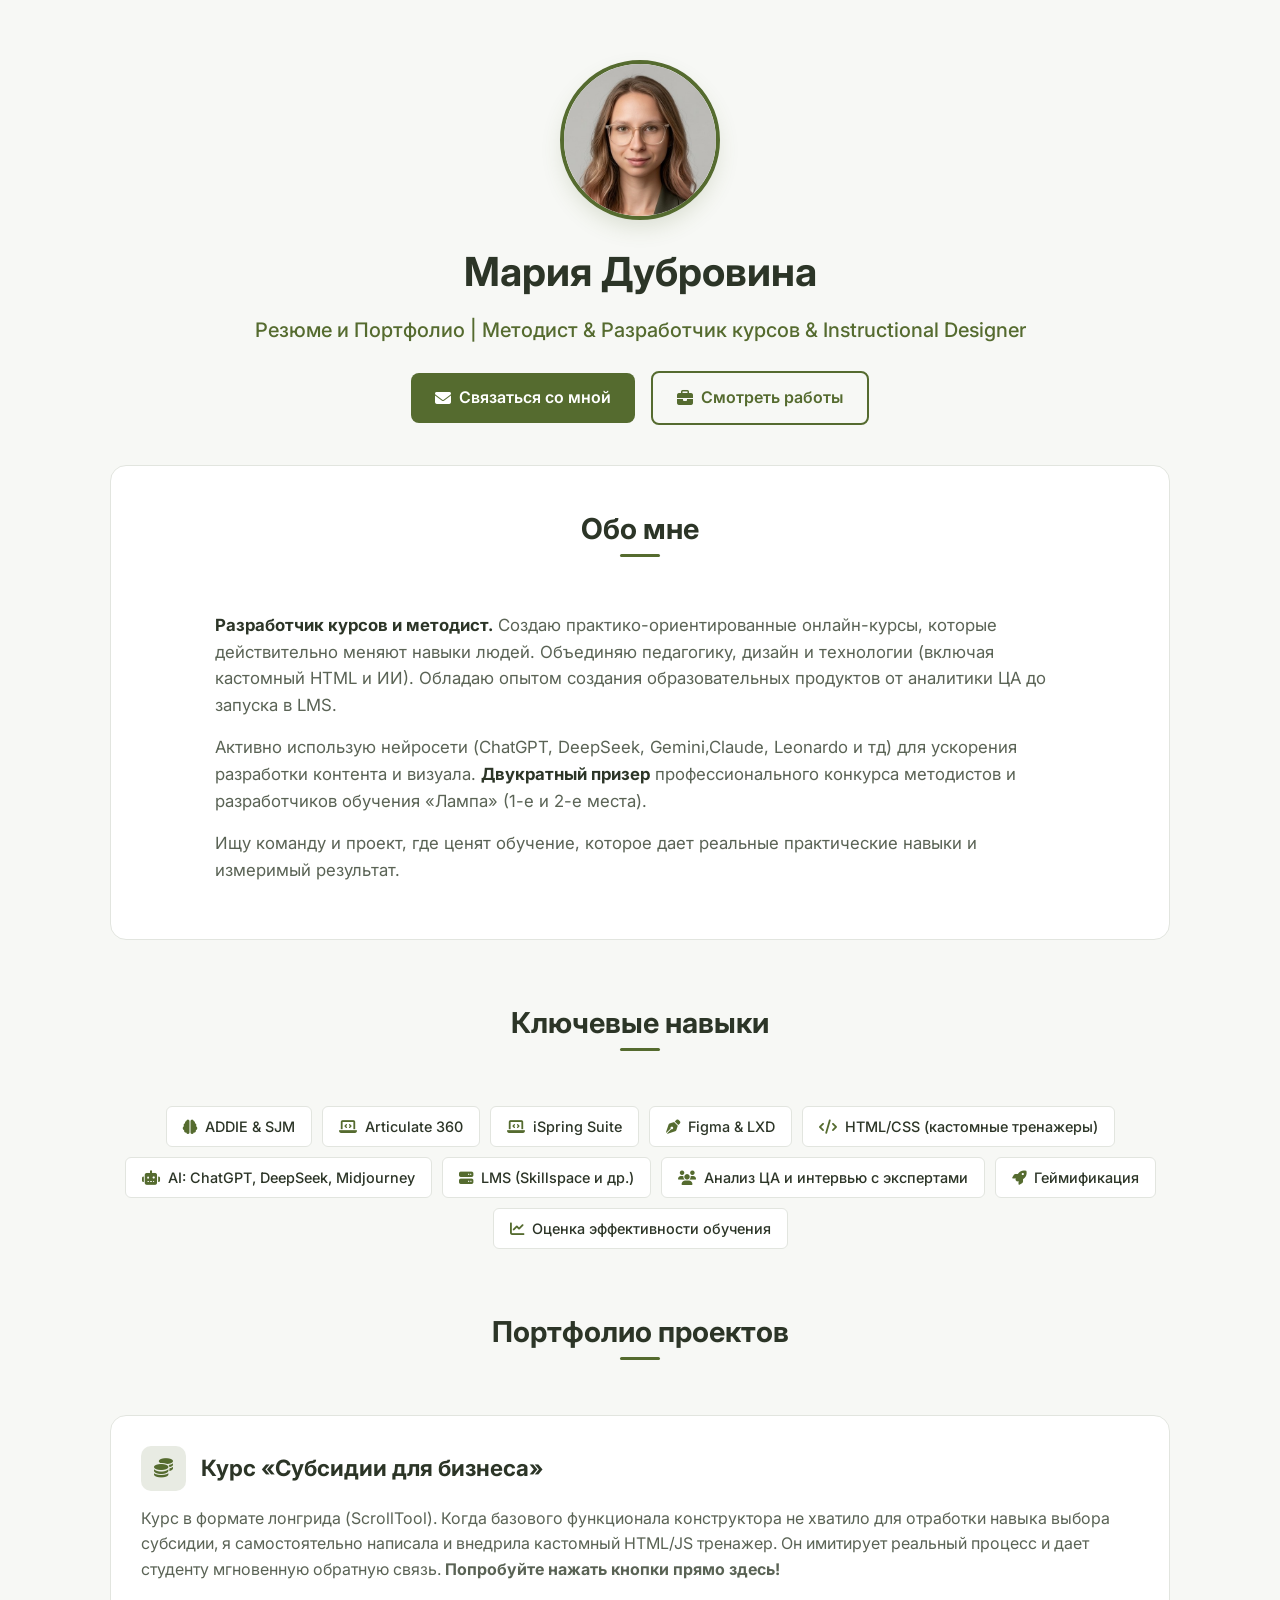
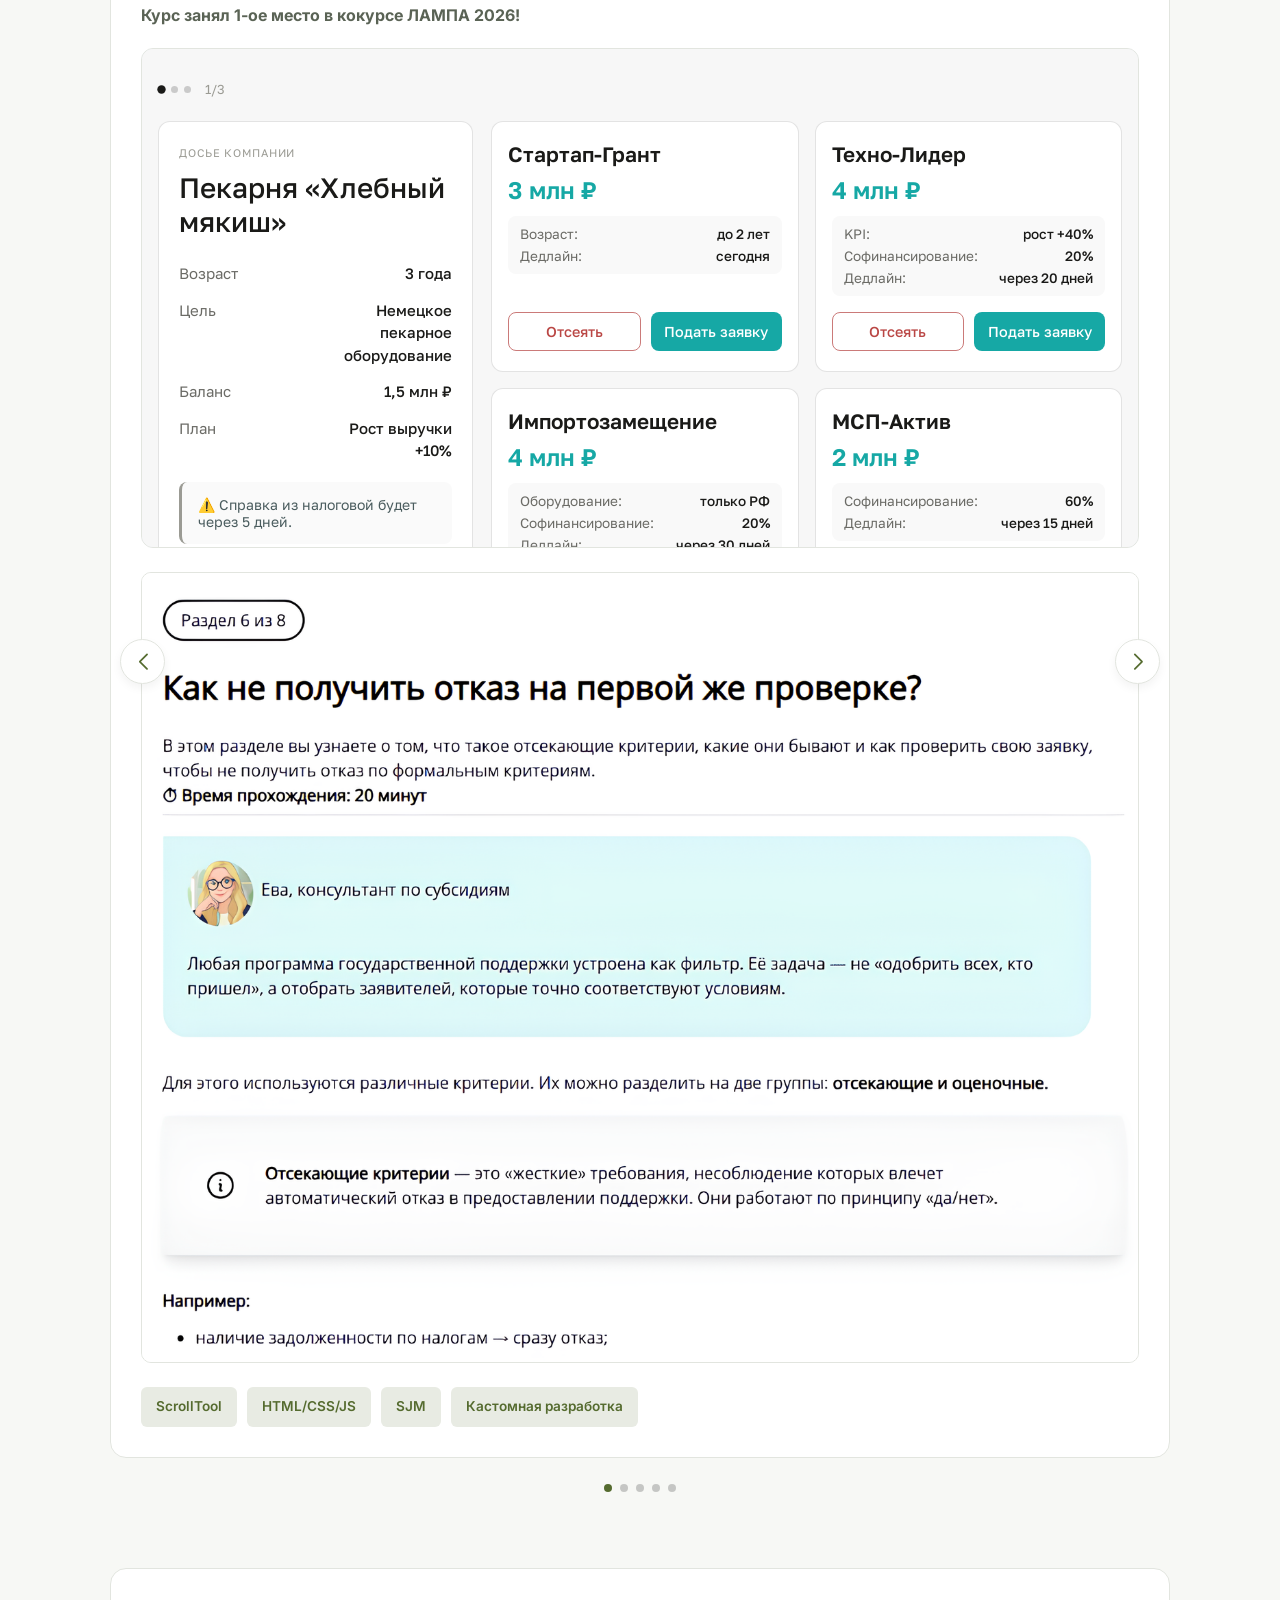
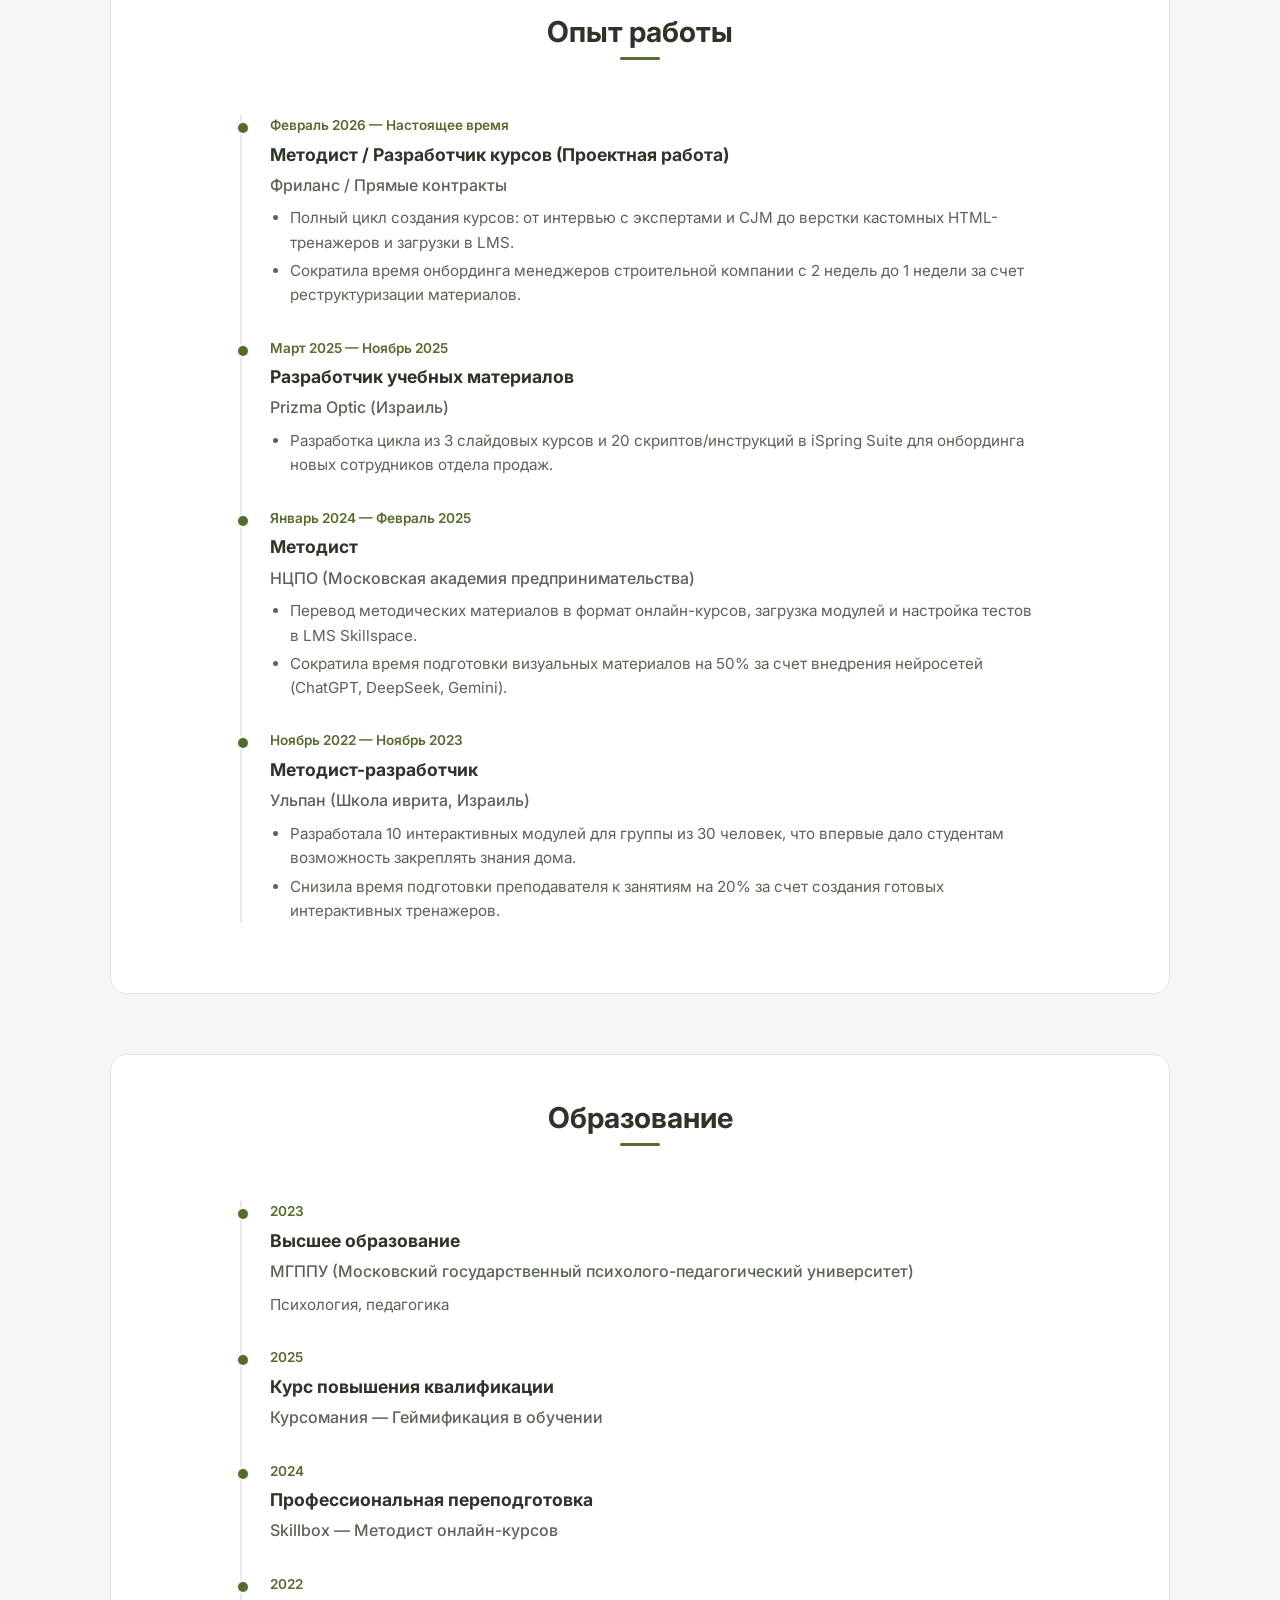
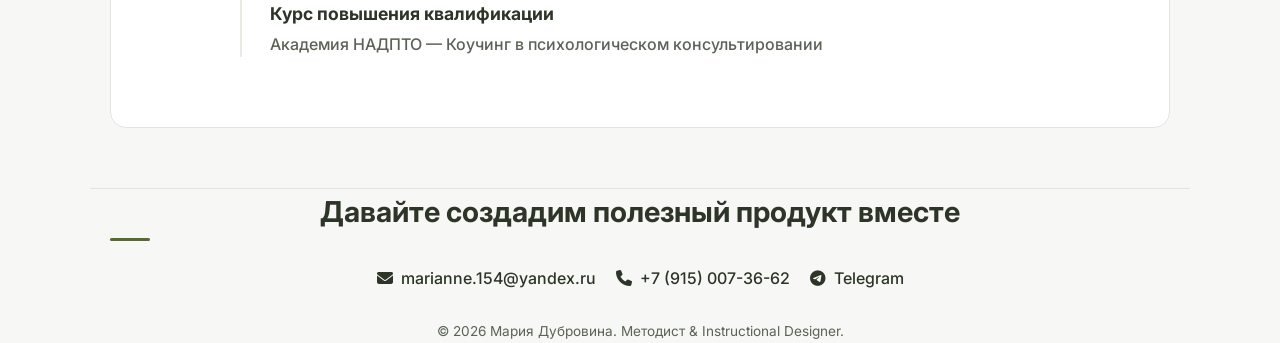
==== index.html @ 54bf6c2a "first commit" ====
<!DOCTYPE html>
<html lang="ru">
<head>
    <meta charset="UTF-8">
    <meta name="viewport" content="width=device-width, initial-scale=1.0">
    <title>Резюме и Портфолио | Мария Дубровина - Методист / Instructional Designer</title>
    <link rel="preconnect" href="https://fonts.googleapis.com">
    <link rel="preconnect" href="https://fonts.gstatic.com" crossorigin>
    <link href="https://fonts.googleapis.com/css2?family=Inter:wght@300;400;500;600;700&display=swap" rel="stylesheet">
    <link rel="stylesheet" href="https://cdnjs.cloudflare.com/ajax/libs/font-awesome/6.4.0/css/all.min.css">
    <link rel="stylesheet" href="https://cdn.jsdelivr.net/npm/swiper@10/swiper-bundle.min.css" />

    <style>
        :root {
            --primary: #556B2F;
            --primary-hover: #435624;
            --primary-light: #E8EBE3;
            --bg: #F7F8F5;
            --card-bg: #FFFFFF;
            --text-main: #2C3527;
            --text-secondary: #5A6355;
            --border: #E2E5DF;
        }

        * { margin: 0; padding: 0; box-sizing: border-box; }
        body { font-family: 'Inter', sans-serif; background-color: var(--bg); color: var(--text-main); line-height: 1.6; }
        .container { max-width: 1100px; margin: 0 auto; padding: 0 20px; }

        /* Hero Section */
        .hero { padding: 60px 0 40px; text-align: center; }
        .photo-container {
            width: 160px; height: 160px; margin: 0 auto 20px;
            border-radius: 50%; overflow: hidden; border: 4px solid var(--primary);
            box-shadow: 0 10px 25px -5px rgba(85, 107, 47, 0.2);
        }
        .photo-container img { width: 100%; height: 100%; object-fit: cover; }
        
        .hero-badge { display: inline-block; background: var(--primary-light); color: var(--primary); padding: 6px 16px; border-radius: 50px; font-size: 0.9rem; font-weight: 600; margin-bottom: 15px; }
        h1 { font-size: 2.5rem; font-weight: 700; margin-bottom: 10px; color: var(--text-main); }
        .hero-subtitle { font-size: 1.25rem; color: var(--primary); font-weight: 500; margin-bottom: 25px; }
        
        .btn { display: inline-flex; align-items: center; gap: 8px; background: var(--primary); color: white; padding: 12px 24px; border-radius: 8px; text-decoration: none; font-weight: 600; transition: all 0.3s ease; border: none; cursor: pointer; font-size: 1rem; }
        .btn:hover { background: var(--primary-hover); transform: translateY(-2px); }
        .btn-outline { background: transparent; border: 2px solid var(--primary); color: var(--primary); margin-left: 12px; }
        .btn-outline:hover { background: var(--primary-light); }

        /* Section Titles */
        .section-title { font-size: 1.8rem; font-weight: 700; margin-bottom: 20px; color: var(--text-main); position: relative; display: inline-block; }
        .section-title::after { content: ''; position: absolute; bottom: -5px; left: 0; width: 40px; height: 3px; background: var(--primary); border-radius: 2px; }
        .section-header { text-align: center; margin-bottom: 40px; }
        .section-header .section-title::after { left: 50%; transform: translateX(-50%); }

        /* About Section */
        .about-section { background: var(--card-bg); padding: 40px; border-radius: 16px; border: 1px solid var(--border); margin-bottom: 60px; }
        .about-content { text-align: left; max-width: 850px; margin: 0 auto; font-size: 1.05rem; color: var(--text-secondary); }
        .about-content p { margin-bottom: 15px; }
        .about-content strong { color: var(--text-main); }

        /* Skills */
        .skills-grid { display: flex; flex-wrap: wrap; justify-content: center; gap: 10px; margin-bottom: 60px; }
        .skill-tag { background: var(--card-bg); border: 1px solid var(--border); padding: 8px 16px; border-radius: 6px; font-size: 0.9rem; font-weight: 500; color: var(--text-main); transition: all 0.2s; }
        .skill-tag:hover { border-color: var(--primary); background: var(--primary-light); }
        .skill-tag i { color: var(--primary); margin-right: 4px; }

        /* Portfolio Carousel */
        .portfolio-section { margin-bottom: 60px; }
        .swiper { width: 100%; padding-bottom: 50px; }
        .swiper-slide {
            background: var(--card-bg); border-radius: 16px; padding: 30px;
            border: 1px solid var(--border); display: flex; flex-direction: column;
            /* Убрали фиксированную высоту, чтобы работало autoHeight */
        }
        .slide-header { display: flex; align-items: center; gap: 15px; margin-bottom: 15px; }
        .slide-icon { width: 45px; height: 45px; background: var(--primary-light); color: var(--primary); border-radius: 10px; display: flex; align-items: center; justify-content: center; font-size: 1.2rem; flex-shrink: 0; }
        .slide-title { font-size: 1.4rem; font-weight: 700; }
        .slide-desc { color: var(--text-secondary); font-size: 1rem; margin-bottom: 20px; text-align: left; }
        
        .media-frame {
            width: 100%; height: 500px; background: #F1F5F9; border-radius: 12px; 
            overflow: hidden; margin-bottom: 24px; border: 1px solid var(--border);
        }
        .media-frame iframe { width: 100%; height: 100%; border: none; }
        
        /* КРУПНЫЕ СКРИНШОТЫ НА ВСЮ ШИРИНУ */
        .screenshots-grid { 
            display: grid; 
            grid-template-columns: 1fr; /* Одна колонка на всю ширину */
            gap: 16px; 
            margin-bottom: 24px; 
        }
        .screenshots-grid img { 
            width: 100%; 
            height: auto; /* Естественная высота, без обрезки */
            border-radius: 10px; 
            border: 1px solid var(--border); 
            transition: all 0.3s; 
            cursor: zoom-in; /* Показывает, что можно кликнуть */
        }
        .screenshots-grid img:hover { 
            transform: scale(1.01); 
            border-color: var(--primary); 
            box-shadow: 0 8px 20px rgba(85, 107, 47, 0.15); 
        }

        /* Плашечки инструментов */
        .tool-badges { display: flex; flex-wrap: wrap; gap: 10px; margin-top: auto; }
        .tool-badge {
            font-size: 0.85rem;
            background: var(--primary-light);
            color: var(--primary);
            padding: 8px 14px;
            border-radius: 6px;
            font-weight: 600;
            border: 1px solid transparent;
            transition: all 0.2s;
        }
        .tool-badge:hover { border-color: var(--primary); }

        .swiper-button-next, .swiper-button-prev { color: var(--primary); background: white; width: 45px; height: 45px; border-radius: 50%; box-shadow: 0 4px 10px rgba(0,0,0,0.05); border: 1px solid var(--border); }
        .swiper-button-next::after, .swiper-button-prev::after { font-size: 16px; font-weight: bold; }
        .swiper-pagination-bullet-active { background: var(--primary); }

        /* Experience & Education Timeline */
        .resume-section { background: var(--card-bg); padding: 40px; border-radius: 16px; border: 1px solid var(--border); margin-bottom: 60px; }
        .timeline { max-width: 800px; margin: 0 auto; position: relative; padding-left: 30px; }
        .timeline::before { content: ''; position: absolute; left: 0; top: 0; bottom: 0; width: 2px; background: var(--primary-light); }
        .timeline-item { position: relative; margin-bottom: 30px; }
        .timeline-item::before { content: ''; position: absolute; left: -34px; top: 6px; width: 10px; height: 10px; border-radius: 50%; background: var(--primary); border: 2px solid var(--bg); }
        .timeline-date { font-size: 0.85rem; color: var(--primary); font-weight: 600; margin-bottom: 4px; }
        .timeline-role { font-size: 1.1rem; font-weight: 700; margin-bottom: 4px; }
        .timeline-company { color: var(--text-secondary); font-weight: 500; margin-bottom: 8px; }
        .timeline-desc { font-size: 0.95rem; color: var(--text-secondary); }
        .timeline-desc ul { padding-left: 20px; margin-top: 5px; }
        .timeline-desc li { margin-bottom: 4px; }

        /* Footer */
        footer { text-align: center; padding: 40px 0; border-top: 1px solid var(--border); }
        .contact-links { display: flex; justify-content: center; gap: 20px; margin-top: 20px; flex-wrap: wrap; }
        .contact-item { display: flex; align-items: center; gap: 8px; color: var(--text-main); text-decoration: none; font-weight: 500; transition: color 0.2s; }
        .contact-item:hover { color: var(--primary); }

        /* МОДАЛЬНОЕ ОКНО ДЛЯ СКРИНШОТОВ (Lightbox) */
        .modal {
            display: none;
            position: fixed;
            z-index: 9999;
            left: 0;
            top: 0;
            width: 100%;
            height: 100%;
            background-color: rgba(0, 0, 0, 0.92);
            justify-content: center;
            align-items: center;
            opacity: 0;
            transition: opacity 0.3s ease;
        }
        .modal.show {
            display: flex;
            opacity: 1;
        }
        .modal-content {
            max-width: 90%;
            max-height: 90vh;
            border-radius: 8px;
            box-shadow: 0 0 30px rgba(255,255,255,0.1);
            object-fit: contain;
        }
        .close-modal {
            position: absolute;
            top: 20px;
            right: 30px;
            color: white;
            font-size: 40px;
            font-weight: bold;
            cursor: pointer;
            transition: color 0.3s;
            z-index: 10000;
        }
        .close-modal:hover { color: var(--primary-light); }

        /* Responsive */
        @media (max-width: 768px) {
            h1 { font-size: 2rem; }
            .btn { width: 100%; justify-content: center; margin: 8px 0 0 0; }
            .btn-outline { margin-left: 0; }
            .media-frame { height: 300px; }
            .about-section, .resume-section { padding: 20px; }
            .modal-content { max-width: 95%; }
        }
    </style>
</head>
<body>

    <!-- Hero Section -->
    <header class="hero container">
        <div class="photo-container">
            <img src="photo.jpg" alt="Фото Марии Дубровиной">
        </div>
        <h1>Мария Дубровина</h1>
        <h2 class="hero-subtitle">Резюме и Портфолио | Методист & Разработчик курсов & Instructional Designer</h2>
        <div>
            <a href="#contacts" class="btn"><i class="fas fa-envelope"></i> Связаться со мной</a>
            <a href="#portfolio" class="btn btn-outline"><i class="fas fa-briefcase"></i> Смотреть работы</a>
        </div>
    </header>

    <!-- About Section -->
    <section class="container">
        <div class="about-section">
            <div class="section-header">
                <h2 class="section-title">Обо мне</h2>
            </div>
            <div class="about-content">
                <p> <strong>Разработчик курсов и методист.</strong> Создаю практико-ориентированные онлайн-курсы, которые действительно меняют навыки людей. Объединяю педагогику, дизайн и технологии (включая кастомный HTML и ИИ). Обладаю опытом создания образовательных продуктов от аналитики ЦА до запуска в LMS.</p>
                <p>Активно использую нейросети (ChatGPT, DeepSeek, Gemini,Claude, Leonardo и тд) для ускорения разработки контента и визуала. <strong>Двукратный призер</strong> профессионального конкурса методистов и разработчиков обучения «Лампа» (1-е и 2-е места).</p>
                <p>Ищу команду и проект, где ценят обучение, которое дает реальные практические навыки и измеримый результат.</p>
            </div>
        </div>
    </section>

    <!-- Skills -->
    <section class="container">
        <div class="section-header">
            <h2 class="section-title">Ключевые навыки</h2>
        </div>
        <div class="skills-grid">
            <div class="skill-tag"><i class="fas fa-brain"></i> ADDIE & SJM</div>
            <div class="skill-tag"><i class="fas fa-laptop-code"></i> Articulate 360</div>
            <div class="skill-tag"><i class="fas fa-laptop-code"></i> iSpring Suite</div>
            <div class="skill-tag"><i class="fas fa-pen-nib"></i> Figma & LXD</div>
            <div class="skill-tag"><i class="fas fa-code"></i> HTML/CSS (кастомные тренажеры)</div>
            <div class="skill-tag"><i class="fas fa-robot"></i> AI: ChatGPT, DeepSeek, Midjourney</div>
            <div class="skill-tag"><i class="fas fa-server"></i> LMS (Skillspace и др.)</div>
            <div class="skill-tag"><i class="fas fa-users"></i> Анализ ЦА и интервью с экспертами</div>
            <div class="skill-tag"><i class="fas fa-rocket"></i> Геймификация</div>
            <div class="skill-tag"><i class="fas fa-chart-line"></i> Оценка эффективности обучения</div>
        </div>
    </section>

    <!-- Portfolio Carousel -->
    <section id="portfolio" class="container portfolio-section">
        <div class="section-header">
            <h2 class="section-title">Портфолио проектов</h2>
        </div>
        
        <div class="swiper mySwiper">
            <div class="swiper-wrapper">
                
                <!-- Slide 1: Субсидии -->
                <div class="swiper-slide">
                    <div class="slide-header">
                        <div class="slide-icon"><i class="fas fa-coins"></i></div>
                        <h3 class="slide-title">Курс «Субсидии для бизнеса»</h3>
                    </div>
                    <p class="slide-desc">
                        Курс в формате лонгрида (ScrollTool). Когда базового функционала конструктора не хватило для отработки навыка выбора субсидии, я самостоятельно написала и внедрила кастомный HTML/JS тренажер. Он имитирует реальный процесс и дает студенту мгновенную обратную связь. <strong>Попробуйте нажать кнопки прямо здесь!</strong>
                    </p>
                    <p class="slide-desc">
                    <strong>Курс занял 1-ое место в кокурсе ЛАМПА 2026!</strong>
                    </p>
                    <div class="media-frame">
                        <iframe src="simulator.html" title="Тренажер Субсидии"></iframe>
                    </div>
                    <div class="screenshots-grid">
                        <img src="images/screen5.png" alt="Скриншот курса Субсидии">
                    </div>
                    <div class="tool-badges">
                        <span class="tool-badge">ScrollTool</span>
                        <span class="tool-badge">HTML/CSS/JS</span>
                        <span class="tool-badge">SJM</span>
                        <span class="tool-badge">Кастомная разработка</span>
                    </div>
                </div>

                <!-- Slide 2: Японский язык -->
                <div class="swiper-slide">
                    <div class="slide-header">
                        <div class="slide-icon"><i class="fas fa-language"></i></div>
                        <h3 class="slide-title">Курс «Японский язык»</h3>
                    </div>
                    <p class="slide-desc">
                        Слайдовый курс(iSpring) с сюжетом и геймификацией. Персонажи и фоны созданы с помощью нейросетей. Внедрены триггерные анимации и нелинейные переходы для имитации живого общения.
                    </p>
                    <div class="media-frame">
                        <iframe src="ispring-course/index.html" title="Курс Японский язык"></iframe>
                    </div>
                    <div class="tool-badges">
                        <span class="tool-badge">iSpring Suite</span>
                        <span class="tool-badge">PowerPoint</span>
                        <span class="tool-badge">AI (Midjourney)</span>
                        <span class="tool-badge">Геймификация</span>
                    </div>
                </div>

                <!-- Slide 3: Критическое мышление -->
                <div class="swiper-slide">
                    <div class="slide-header">
                        <div class="slide-icon"><i class="fas fa-puzzle-piece"></i></div>
                        <h3 class="slide-title">Курс «Критическое мышление»</h3>
                    </div>
                    <p class="slide-desc">
                        Интерактивный слайдовый курс с геймификацией. Реализовала сложные ветвления с использованием переменных и триггеров, что позволяет предоставить учащемуся максимально персонализированную обратную связь.
                    </p>
                    <div class="media-frame">
                        <iframe src="https://marysnape.github.io/desktop-tutorial/" title="Articulate Course"></iframe>
                    </div>
                    <div class="tool-badges">
                        <span class="tool-badge">Articulate Storyline</span>
                        <span class="tool-badge">Геймификация</span>
                        <span class="tool-badge">Переменные и триггеры</span>
                        <span class="tool-badge">Ветвления</span>
                    </div>
                </div>

                <!-- Slide 4: Оценка 360 -->
                <div class="swiper-slide">
                    <div class="slide-header">
                        <div class="slide-icon"><i class="fas fa-clipboard-check"></i></div>
                        <h3 class="slide-title">Оценка 360: Методология и материалы</h3>
                    </div>
                    <p class="slide-desc">
                        Комплексный лонгрид и пакет методических материалов для HR и руководителей. Разработала структуру курса, а также создала практические инструменты: шаблоны анкет, чек-листы готовности и дерево принятия решений для оценки целесообразности проведения оценки 360. 
                    </p>
                    <p class="slide-desc">
                    <strong>Курс занял 2-ое место в кокурсе ЛАМПА 2025!</strong>
                    </p>
                    <div class="screenshots-grid">
                        <img src="images/screen1.jpg" alt="Скриншот 1">
                        <img src="images/screen4.png" alt="Скриншот 2">
                        <img src="images/screen3.jpg" alt="Скриншот 3">
                        <img src="images/screen2.jpg" alt="Скриншот 4">
                    </div>
                    <div class="tool-badges">
                        <span class="tool-badge">ScrollTool</span>
                        <span class="tool-badge">Методология</span>
                        <span class="tool-badge">Figma</span>
                        <span class="tool-badge">HR-инструменты</span>
                    </div>
                </div>

                <!-- Slide 5: Иврит -->
                <div class="swiper-slide">
                    <div class="slide-header">
                        <div class="slide-icon"><i class="fas fa-headphones"></i></div>
                        <h3 class="slide-title">Тренажеры по Ивриту</h3>
                    </div>
                    <p class="slide-desc">
                        Серия интерактивных заданий для языковой школы (Ульпан). Фокус на преодолении языкового барьера и развитии навыков аудирования. Использовала AI-синтез речи для создания естественных аудиоупражнений и настроила задания с ручным вводом для тренировки орфографии с мгновенной автоматической проверкой.
                    </p>
                    <div class="screenshots-grid">
                        <img src="images/screen6.png" alt="Скриншот тренажера Иврит">
                    </div>
                    <div class="tool-badges">
                        <span class="tool-badge">AI-синтез речи</span>
                        <span class="tool-badge">Интерактив</span>
                        <span class="tool-badge">Методические материалы</span>
                    </div>
                </div>

            </div>
            <div class="swiper-button-next"></div>
            <div class="swiper-button-prev"></div>
            <div class="swiper-pagination"></div>
        </div>
    </section>

    <!-- Experience Section -->
    <section class="container">
        <div class="resume-section">
            <div class="section-header">
                <h2 class="section-title">Опыт работы</h2>
            </div>
            <div class="timeline">
                <div class="timeline-item">
                    <div class="timeline-date">Февраль 2026 — Настоящее время</div>
                    <div class="timeline-role">Методист / Разработчик курсов (Проектная работа)</div>
                    <div class="timeline-company">Фриланс / Прямые контракты</div>
                    <div class="timeline-desc">
                        <ul>
                            <li>Полный цикл создания курсов: от интервью с экспертами и CJM до верстки кастомных HTML-тренажеров и загрузки в LMS.</li>
                            <li>Сократила время онбординга менеджеров строительной компании с 2 недель до 1 недели за счет реструктуризации материалов.</li>
                        </ul>
                    </div>
                </div>

                <div class="timeline-item">
                    <div class="timeline-date">Март 2025 — Ноябрь 2025</div>
                    <div class="timeline-role">Разработчик учебных материалов</div>
                    <div class="timeline-company">Prizma Optic (Израиль)</div>
                    <div class="timeline-desc">
                        <ul>
                            <li>Разработка цикла из 3 слайдовых курсов и 20 скриптов/инструкций в iSpring Suite для онбординга новых сотрудников отдела продаж.</li>
                        </ul>
                    </div>
                </div>

                <div class="timeline-item">
                    <div class="timeline-date">Январь 2024 — Февраль 2025</div>
                    <div class="timeline-role">Методист</div>
                    <div class="timeline-company">НЦПО (Московская академия предпринимательства)</div>
                    <div class="timeline-desc">
                        <ul>
                            <li>Перевод методических материалов в формат онлайн-курсов, загрузка модулей и настройка тестов в LMS Skillspace.</li>
                            <li>Сократила время подготовки визуальных материалов на 50% за счет внедрения нейросетей (ChatGPT, DeepSeek, Gemini).</li>
                        </ul>
                    </div>
                </div>

                
                <div class="timeline-item">
                    <div class="timeline-date">Ноябрь 2022 — Ноябрь 2023</div>
                    <div class="timeline-role">Методист-разработчик</div>
                    <div class="timeline-company">Ульпан (Школа иврита, Израиль)</div>
                    <div class="timeline-desc">
                        <ul>
                            <li>Разработала 10 интерактивных модулей для группы из 30 человек, что впервые дало студентам возможность закреплять знания дома.</li>
                            <li>Снизила время подготовки преподавателя к занятиям на 20% за счет создания готовых интерактивных тренажеров.</li>
                        </ul>
                    </div>
                </div>
            </div>
        </div>
    </section>

    <!-- Education Section -->
    <section class="container" style="margin-bottom: 60px;">
        <div class="resume-section">
            <div class="section-header">
                <h2 class="section-title">Образование</h2>
            </div>
            <div class="timeline">
                <div class="timeline-item">
                    <div class="timeline-date">2023</div>
                    <div class="timeline-role">Высшее образование</div>
                    <div class="timeline-company">МГППУ (Московский государственный психолого-педагогический университет)</div>
                    <div class="timeline-desc">Психология, педагогика</div>
                </div>
                <div class="timeline-item">
                    <div class="timeline-date">2025</div>
                    <div class="timeline-role">Курс повышения квалификации</div>
                    <div class="timeline-company">Курсомания — Геймификация в обучении</div>
                </div>
                <div class="timeline-item">
                    <div class="timeline-date">2024</div>
                    <div class="timeline-role">Профессиональная переподготовка</div>
                    <div class="timeline-company">Skillbox — Методист онлайн-курсов</div>
                </div>
                <div class="timeline-item">
                    <div class="timeline-date">2022</div>
                    <div class="timeline-role">Курс повышения квалификации</div>
                    <div class="timeline-company">Академия НАДПТО — Коучинг в психологическом консультировании</div>
                </div>
            </div>
        </div>
    </section>

    <!-- Footer / Contacts -->
    <footer id="contacts" class="container">
        <h2 class="section-title" style="display: block; text-align: center;">Давайте создадим полезный продукт вместе</h2>
         <p style="margin-top: 30px; color: var(--text-secondary); font-size: 0.85rem;"></p>
        <div class="contact-links">
            <a href="mailto:marianne.154@yandex.ru" class="contact-item"><i class="fas fa-envelope"></i> marianne.154@yandex.ru</a>
            <a href="tel:+79150073662" class="contact-item"><i class="fas fa-phone"></i> +7 (915) 007-36-62</a>
            <a href="https://t.me/MariiaSnape" target="_blank" class="contact-item"><i class="fab fa-telegram"></i> Telegram</a>
        </div>
        <p style="margin-top: 30px; color: var(--text-secondary); font-size: 0.85rem;">© 2026 Мария Дубровина. Методист & Instructional Designer.</p>
    </footer>

    <!-- Модальное окно для увеличения скриншотов -->
    <div id="imageModal" class="modal">
        <span class="close-modal">&times;</span>
        <img class="modal-content" id="modalImage">
    </div>

    <script src="https://cdn.jsdelivr.net/npm/swiper@10/swiper-bundle.min.js"></script>
    <script>
        // Инициализация Swiper с autoHeight для адаптации под контент
        var swiper = new Swiper(".mySwiper", {
            slidesPerView: 1,
            spaceBetween: 30,
            loop: true,
            autoHeight: true, // <-- Ключевое свойство: высота подстраивается под контент
            pagination: { el: ".swiper-pagination", clickable: true },
            navigation: { nextEl: ".swiper-button-next", prevEl: ".swiper-button-prev" },
        });

        // Логика модального окна (Lightbox)
        const modal = document.getElementById('imageModal');
        const modalImg = document.getElementById('modalImage');
        const closeBtn = document.querySelector('.close-modal');

        // Добавляем обработчик клика на все скриншоты
        document.querySelectorAll('.screenshots-grid img').forEach(img => {
            img.addEventListener('click', function() {
                modal.classList.add('show');
                modalImg.src = this.src;
                modalImg.alt = this.alt;
                document.body.style.overflow = 'hidden'; // Блокируем прокрутку страницы
            });
        });

        // Закрытие по крестику
        closeBtn.addEventListener('click', () => {
            modal.classList.remove('show');
            document.body.style.overflow = ''; // Возвращаем прокрутку
        });

        // Закрытие по клику на темный фон
        modal.addEventListener('click', (e) => {
            if (e.target === modal) {
                modal.classList.remove('show');
                document.body.style.overflow = '';
            }
        });

        // Закрытие по клавише Esc
        document.addEventListener('keydown', (e) => {
            if (e.key === 'Escape' && modal.classList.contains('show')) {
                modal.classList.remove('show');
                document.body.style.overflow = '';
            }
        });
    </script>
</body>
</html>
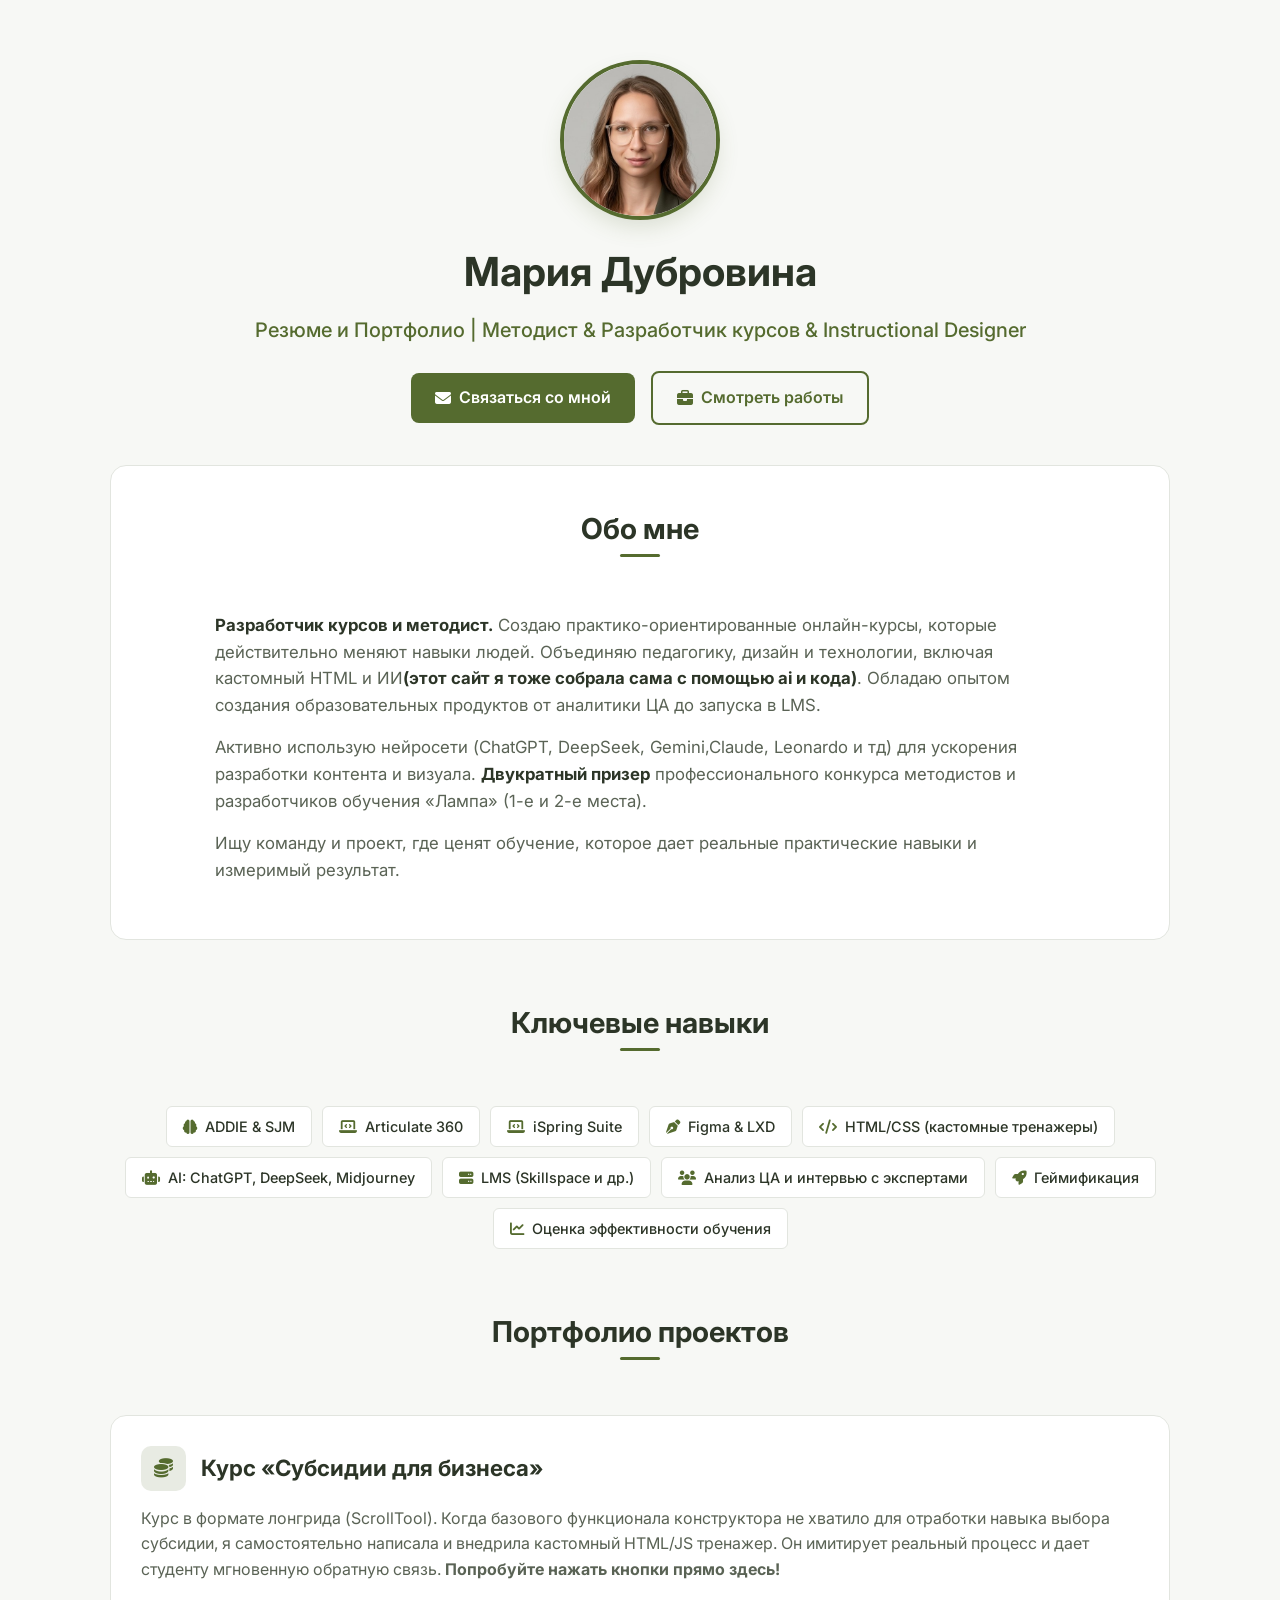
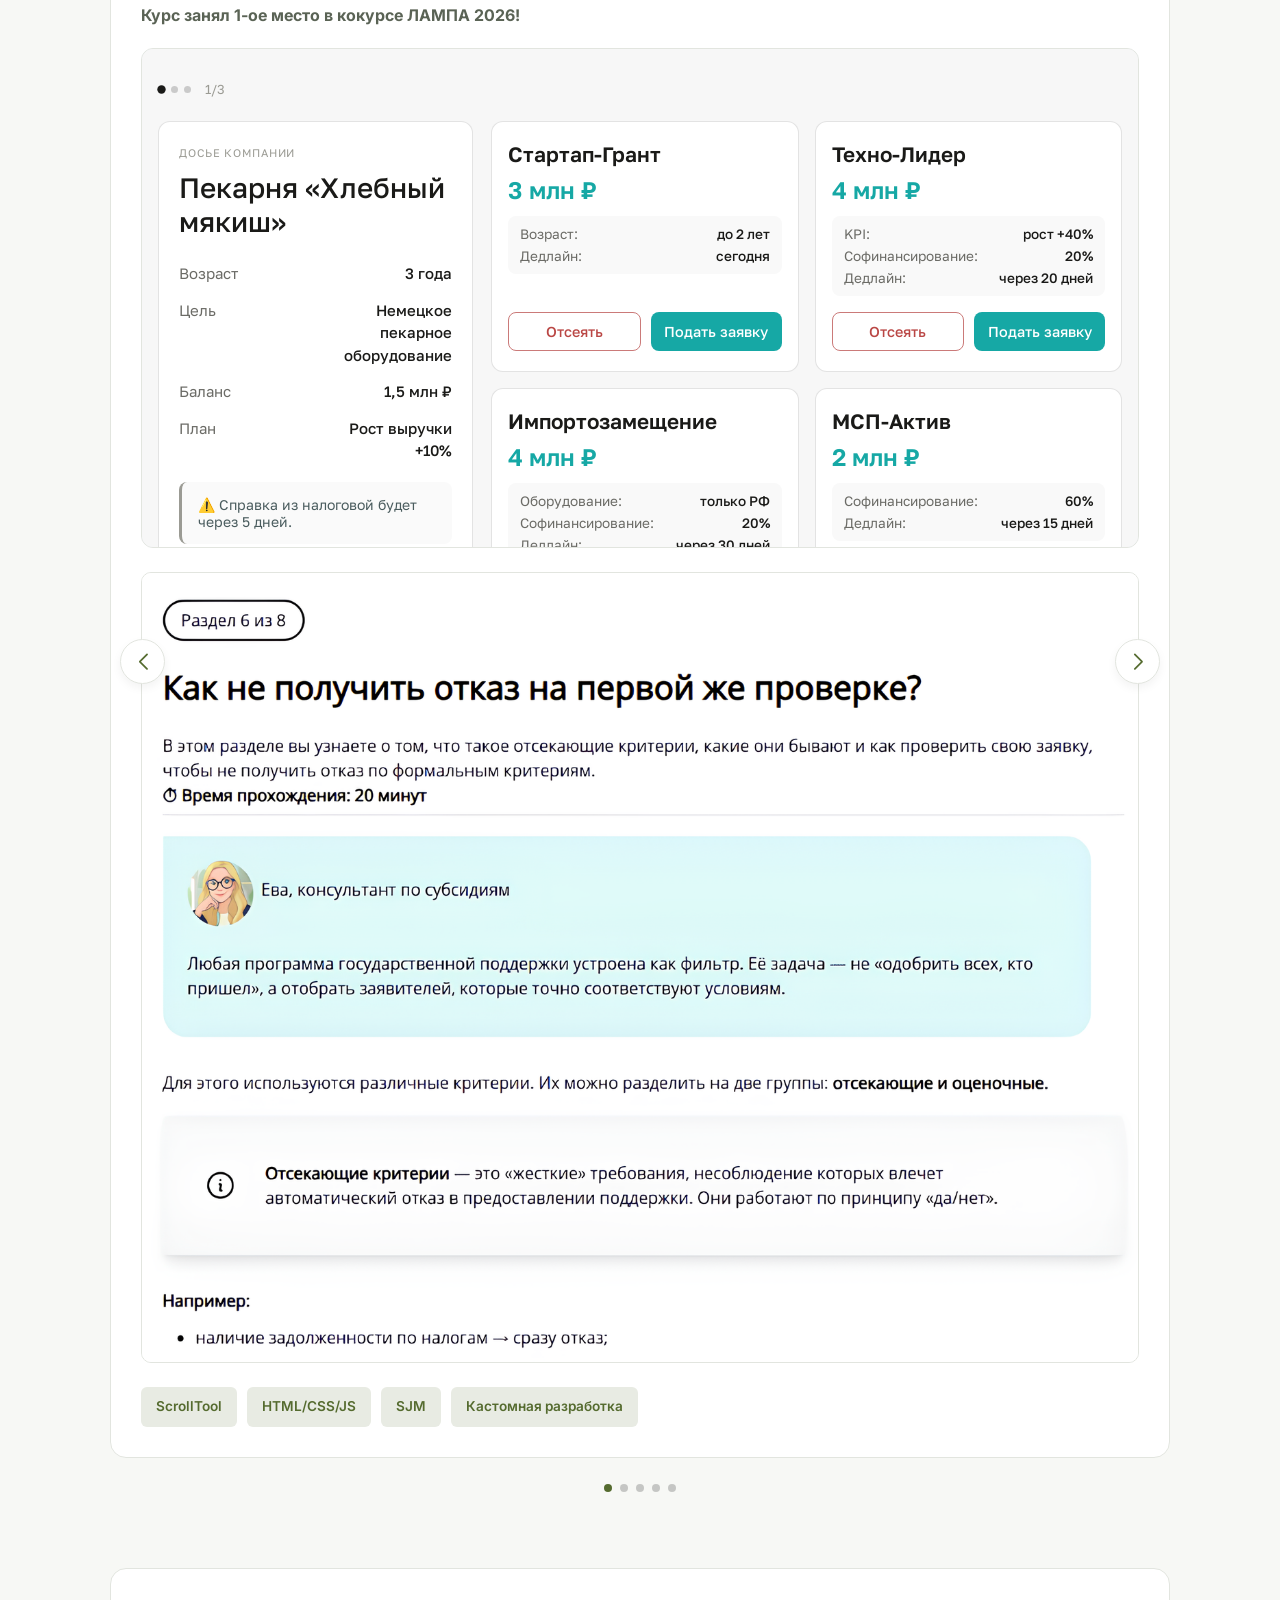
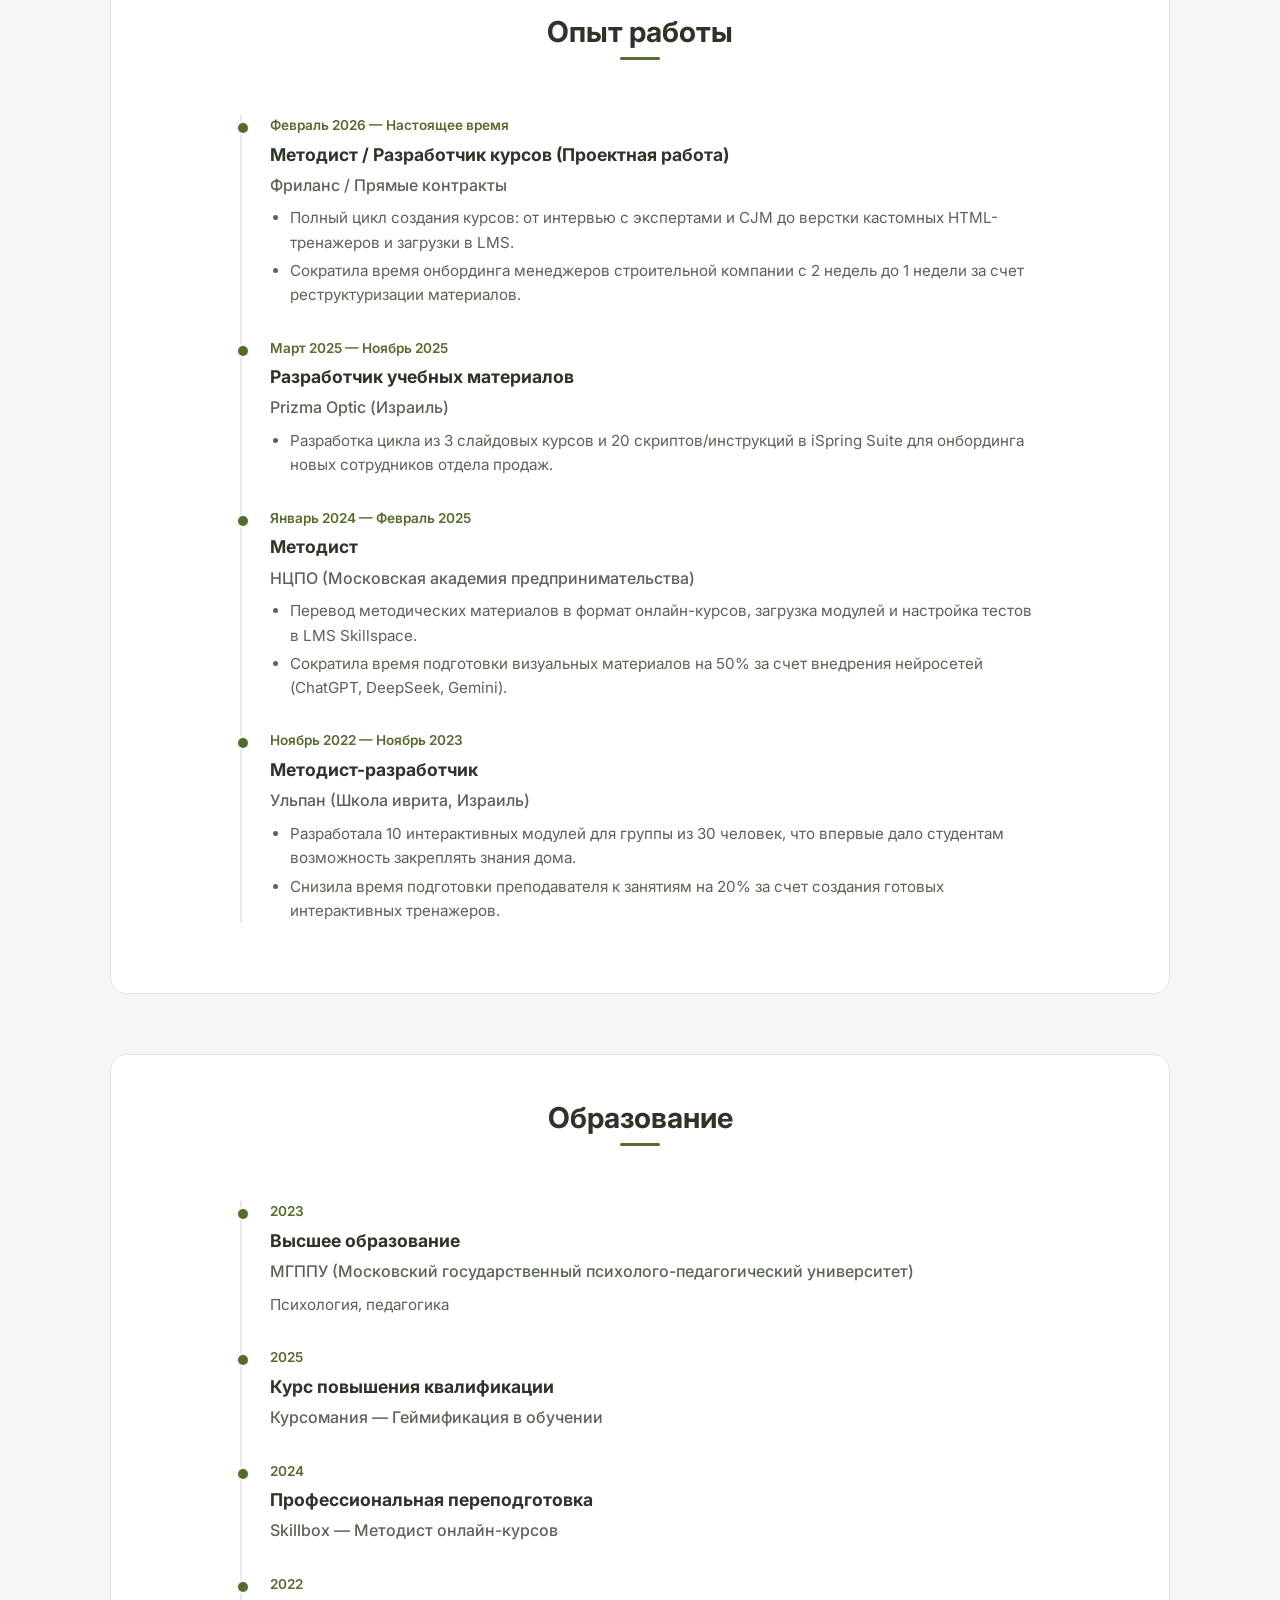
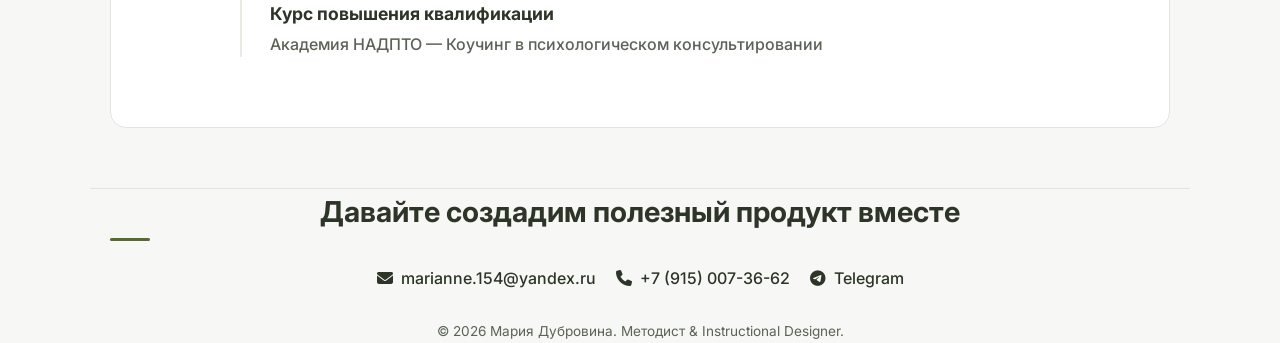
==== commit bbf2e952: "Правки 1" ====
--- a/index.html
+++ b/index.html
@@ -211,7 +211,7 @@
                 <h2 class="section-title">Обо мне</h2>
             </div>
             <div class="about-content">
-                <p> <strong>Разработчик курсов и методист.</strong> Создаю практико-ориентированные онлайн-курсы, которые действительно меняют навыки людей. Объединяю педагогику, дизайн и технологии (включая кастомный HTML и ИИ). Обладаю опытом создания образовательных продуктов от аналитики ЦА до запуска в LMS.</p>
+                <p> <strong>Разработчик курсов и методист.</strong> Создаю практико-ориентированные онлайн-курсы, которые действительно меняют навыки людей. Объединяю педагогику, дизайн и технологии, включая кастомный HTML и ИИ<strong>(этот сайт я тоже собрала сама с помощью ai и кода)</strong>. Обладаю опытом создания образовательных продуктов от аналитики ЦА до запуска в LMS.</p>
                 <p>Активно использую нейросети (ChatGPT, DeepSeek, Gemini,Claude, Leonardo и тд) для ускорения разработки контента и визуала. <strong>Двукратный призер</strong> профессионального конкурса методистов и разработчиков обучения «Лампа» (1-е и 2-е места).</p>
                 <p>Ищу команду и проект, где ценят обучение, которое дает реальные практические навыки и измеримый результат.</p>
             </div>
